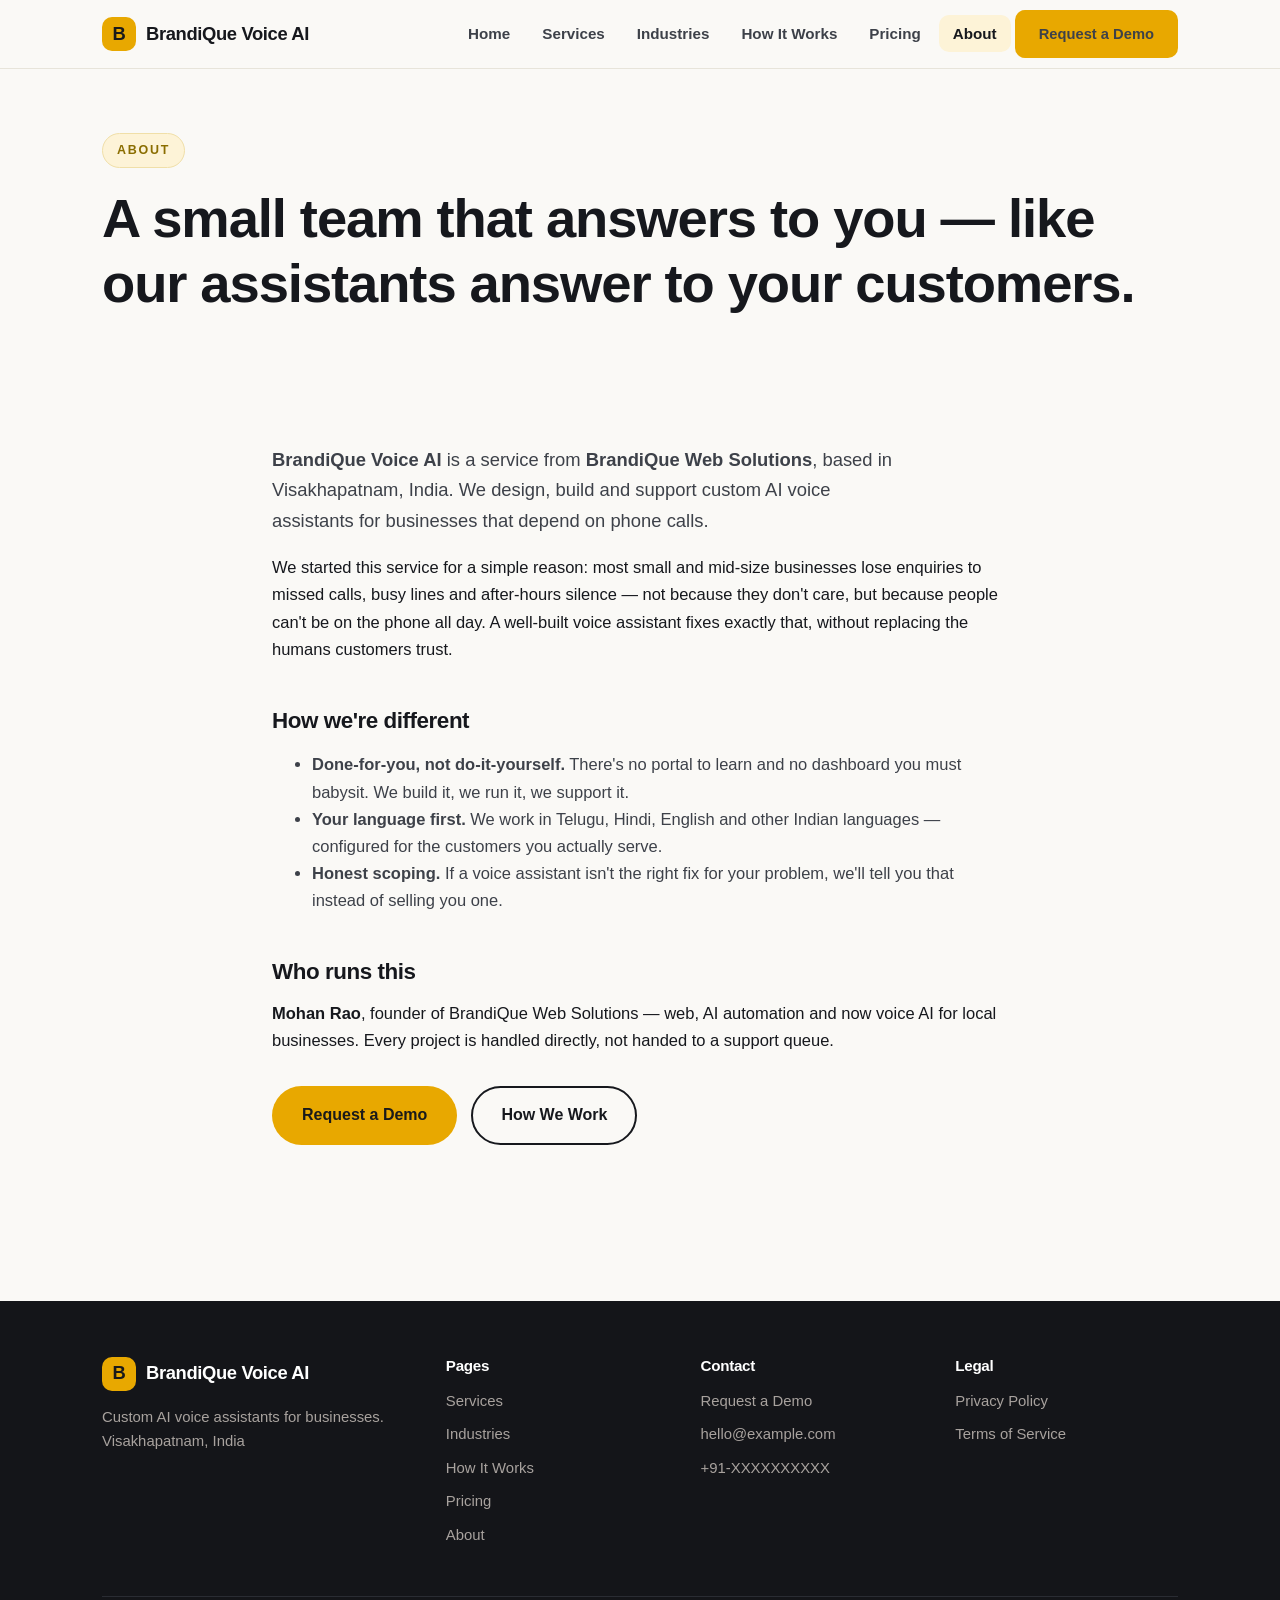
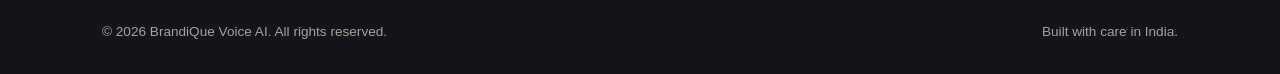
==== about.html @ a389e3e9 "Replace demo with BrandiQue Voice AI marketing site: 9 pages, original brand/copy/design, quote-base" ====
<!DOCTYPE html>
<html lang="en">
<head>
<meta charset="UTF-8" />
<meta name="viewport" content="width=device-width, initial-scale=1.0" />
<title>About — BrandiQue Voice AI</title>
<meta name="description" content="About BrandiQue Voice AI — a done-for-you AI voice assistant service for businesses, based in Visakhapatnam, India." />
<link rel="stylesheet" href="assets/css/styles.css" />
</head>
<body>
<a class="skip-link" href="#main">Skip to content</a>
<header class="site-header">
  <div class="wrap nav">
    <a class="brand" href="index.html"><span class="brand-mark" aria-hidden="true">B</span><span data-config="brandName">BrandiQue Voice AI</span></a>
    <button class="nav-toggle" aria-expanded="false" aria-controls="navLinks" aria-label="Open menu">☰</button>
    <ul class="nav-links" id="navLinks">
      <li><a href="index.html">Home</a></li>
      <li><a href="services.html">Services</a></li>
      <li><a href="industries.html">Industries</a></li>
      <li><a href="how-it-works.html">How It Works</a></li>
      <li><a href="pricing.html">Pricing</a></li>
      <li><a href="about.html" aria-current="page">About</a></li>
      <li><a href="contact.html" class="btn btn-primary" style="padding:10px 22px;font-size:.92rem">Request a Demo</a></li>
    </ul>
  </div>
</header>

<main id="main">
  <section class="hero" style="padding:64px 0 20px">
    <div class="wrap">
      <span class="kicker">About</span>
      <h1>A small team that answers to you — like our assistants answer to your customers.</h1>
    </div>
  </section>

  <section class="block">
    <div class="wrap legal">
      <p class="lead"><strong data-config="brandName">BrandiQue Voice AI</strong> is a service from <strong>BrandiQue Web Solutions</strong>, based in <span data-config="city">Visakhapatnam, India</span>. We design, build and support custom AI voice assistants for businesses that depend on phone calls.</p>
      <p>We started this service for a simple reason: most small and mid-size businesses lose enquiries to missed calls, busy lines and after-hours silence — not because they don't care, but because people can't be on the phone all day. A well-built voice assistant fixes exactly that, without replacing the humans customers trust.</p>
      <h2>How we're different</h2>
      <ul style="color:var(--ink-soft)">
        <li><strong>Done-for-you, not do-it-yourself.</strong> There's no portal to learn and no dashboard you must babysit. We build it, we run it, we support it.</li>
        <li><strong>Your language first.</strong> We work in Telugu, Hindi, English and other Indian languages — configured for the customers you actually serve.</li>
        <li><strong>Honest scoping.</strong> If a voice assistant isn't the right fix for your problem, we'll tell you that instead of selling you one.</li>
      </ul>
      <h2>Who runs this</h2>
      <!-- EDIT: replace with your own bio -->
      <p><strong>Mohan Rao</strong>, founder of BrandiQue Web Solutions — web, AI automation and now voice AI for local businesses. Every project is handled directly, not handed to a support queue.</p>
      <div class="btn-row" style="margin-top:32px">
        <a class="btn btn-primary" href="contact.html">Request a Demo</a>
        <a class="btn btn-outline" href="how-it-works.html">How We Work</a>
      </div>
    </div>
  </section>
</main>

<footer class="site">
  <div class="wrap">
    <div class="cols">
      <div>
        <a class="brand" href="index.html" style="margin-bottom:14px"><span class="brand-mark" aria-hidden="true">B</span><span data-config="brandName">BrandiQue Voice AI</span></a>
        <p style="margin-top:12px"><span data-config="tagline">Custom AI voice assistants for businesses</span>.<br><span data-config="city">Visakhapatnam, India</span></p>
      </div>
      <div><h4>Pages</h4><ul><li><a href="services.html">Services</a></li><li><a href="industries.html">Industries</a></li><li><a href="how-it-works.html">How It Works</a></li><li><a href="pricing.html">Pricing</a></li><li><a href="about.html">About</a></li></ul></div>
      <div><h4>Contact</h4><ul><li><a href="contact.html">Request a Demo</a></li><li><a data-config="email" href="mailto:">hello@example.com</a></li><li><a data-config="phoneDisplay" href="tel:">+91-XXXXXXXXXX</a></li></ul></div>
      <div><h4>Legal</h4><ul><li><a href="privacy.html">Privacy Policy</a></li><li><a href="terms.html">Terms of Service</a></li></ul></div>
    </div>
    <div class="bottom"><span>© <span data-year>2026</span> <span data-config="brandName">BrandiQue Voice AI</span>. All rights reserved.</span><span>Built with care in India.</span></div>
  </div>
</footer>
<script src="assets/js/config.js"></script>
<script src="assets/js/main.js"></script>
</body>
</html>
---- assets/css/styles.css ----
/* ============================================================
   BrandiQue Voice AI — design system
   EDIT: brand colors, fonts, spacing live here.
   ============================================================ */
:root {
  --bg: #faf9f6;
  --bg-soft: #f2f0ea;
  --card: #ffffff;
  --ink: #16181d;
  --ink-soft: #3d4149;
  --muted: #6b7280;
  --line: #e7e4da;
  --brand: #e8a800;          /* EDIT: primary brand color */
  --brand-ink: #1a1a1a;
  --brand-soft: #fdf3d7;
  --dark: #141519;          /* dark sections */
  --dark-ink: #f5f4f0;
  --dark-muted: #a8a29e;
  --ok: #15803d;
  --err: #b91c1c;
  --radius: 16px;
  --maxw: 1120px;
  --font: "Inter", -apple-system, BlinkMacSystemFont, "Segoe UI", Roboto, "Helvetica Neue", Arial, sans-serif;
}

*, *::before, *::after { box-sizing: border-box; }
html { scroll-behavior: smooth; }
body {
  margin: 0; font-family: var(--font); background: var(--bg); color: var(--ink);
  line-height: 1.65; font-size: 16.5px; -webkit-font-smoothing: antialiased;
}
h1, h2, h3, h4 { line-height: 1.2; letter-spacing: -0.02em; margin: 0 0 0.6em; color: var(--ink); }
h1 { font-size: clamp(2.1rem, 5vw, 3.4rem); font-weight: 800; }
h2 { font-size: clamp(1.6rem, 3.4vw, 2.3rem); font-weight: 750; }
h3 { font-size: 1.2rem; font-weight: 700; }
p { margin: 0 0 1em; }
a { color: inherit; }
img, svg { max-width: 100%; display: block; }

/* Skip link (a11y) */
.skip-link {
  position: absolute; left: -9999px; top: 0; background: var(--ink); color: #fff;
  padding: 10px 18px; z-index: 200; border-radius: 0 0 10px 0; text-decoration: none;
}
.skip-link:focus { left: 0; }

/* Visible focus for keyboard users */
:focus-visible { outline: 3px solid var(--brand); outline-offset: 2px; border-radius: 4px; }

.wrap { max-width: var(--maxw); margin: 0 auto; padding: 0 22px; }
section.block { padding: 76px 0; }
.kicker {
  display: inline-block; font-size: 0.78rem; font-weight: 700; letter-spacing: 0.14em;
  text-transform: uppercase; color: #8a6d00; background: var(--brand-soft);
  border: 1px solid #f0dfa8; padding: 6px 14px; border-radius: 999px; margin-bottom: 18px;
}
.lead { font-size: 1.15rem; color: var(--ink-soft); max-width: 640px; }
.center { text-align: center; }
.center .lead { margin-left: auto; margin-right: auto; }

/* ---------- Header / nav ---------- */
.site-header {
  position: sticky; top: 0; z-index: 100;
  background: rgba(250, 249, 246, 0.92); backdrop-filter: blur(10px);
  border-bottom: 1px solid var(--line);
}
.nav { display: flex; align-items: center; justify-content: space-between; height: 68px; }
.brand { font-weight: 800; font-size: 1.15rem; text-decoration: none; letter-spacing: -0.02em; display: flex; align-items: center; gap: 10px; }
.brand-mark {
  width: 34px; height: 34px; border-radius: 10px; background: var(--brand);
  display: inline-flex; align-items: center; justify-content: center; font-weight: 900; color: var(--brand-ink);
}
.nav-links { display: flex; gap: 4px; align-items: center; list-style: none; margin: 0; padding: 0; }
.nav-links a {
  text-decoration: none; color: var(--ink-soft); font-weight: 550; font-size: 0.95rem;
  padding: 10px 14px; border-radius: 10px;
}
.nav-links a:hover { background: var(--bg-soft); color: var(--ink); }
.nav-links a[aria-current="page"] { color: var(--ink); background: var(--brand-soft); }
.nav-toggle { display: none; background: none; border: 1px solid var(--line); border-radius: 10px; padding: 9px 12px; font-size: 1.2rem; cursor: pointer; }

/* ---------- Buttons ---------- */
.btn {
  display: inline-block; text-decoration: none; font-weight: 700; font-size: 1rem;
  padding: 14px 28px; border-radius: 999px; border: 2px solid transparent; cursor: pointer;
  transition: transform 0.15s ease, box-shadow 0.15s ease, background 0.15s ease;
}
.btn-primary { background: var(--brand); color: var(--brand-ink); }
.btn-primary:hover { transform: translateY(-2px); box-shadow: 0 10px 24px rgba(232, 168, 0, 0.35); }
.btn-outline { border-color: var(--ink); color: var(--ink); background: transparent; }
.btn-outline:hover { background: var(--ink); color: #fff; }
.btn-light { background: #fff; color: var(--ink); }
.btn-row { display: flex; gap: 14px; flex-wrap: wrap; margin-top: 28px; }
.center .btn-row { justify-content: center; }

/* ---------- Hero ---------- */
.hero { padding: 84px 0 64px; position: relative; overflow: hidden; }
.hero-grid { display: grid; grid-template-columns: 1.05fr 0.95fr; gap: 48px; align-items: center; }
.hero p.sub { font-size: 1.18rem; color: var(--ink-soft); max-width: 540px; }
.hero-art {
  background: var(--dark); border-radius: 24px; padding: 30px; color: var(--dark-ink);
  box-shadow: 0 24px 60px rgba(20, 21, 25, 0.18); position: relative;
}
.hero-art .art-label {
  font-size: 0.75rem; letter-spacing: 0.12em; text-transform: uppercase;
  color: var(--dark-muted); margin-bottom: 18px; display: flex; align-items: center; gap: 8px;
}
.hero-art .art-label::before { content: ""; width: 8px; height: 8px; border-radius: 50%; background: var(--brand); }

/* Sample conversation mock */
.convo { display: flex; flex-direction: column; gap: 10px; }
.bubble { max-width: 85%; padding: 11px 15px; border-radius: 16px; font-size: 0.93rem; line-height: 1.5; }
.bubble.ai { background: #26272e; align-self: flex-start; border-bottom-left-radius: 4px; }
.bubble.ai .who { display: block; font-size: 0.72rem; color: var(--brand); font-weight: 700; margin-bottom: 3px; letter-spacing: 0.06em; }
.bubble.human { background: var(--brand); color: var(--brand-ink); align-self: flex-end; border-bottom-right-radius: 4px; font-weight: 550; }
.bubble.human .who { display: block; font-size: 0.72rem; opacity: 0.7; font-weight: 700; margin-bottom: 3px; letter-spacing: 0.06em; }
.caption { font-size: 0.82rem; color: var(--muted); margin-top: 14px; font-style: italic; }

/* ---------- Cards / grids ---------- */
.grid-3 { display: grid; grid-template-columns: repeat(3, 1fr); gap: 20px; margin-top: 40px; }
.grid-2 { display: grid; grid-template-columns: repeat(2, 1fr); gap: 20px; margin-top: 40px; }
.card {
  background: var(--card); border: 1px solid var(--line); border-radius: var(--radius);
  padding: 30px 26px; transition: transform 0.18s ease, box-shadow 0.18s ease;
}
.card:hover { transform: translateY(-4px); box-shadow: 0 16px 36px rgba(22, 24, 29, 0.08); }
.card .icon {
  width: 48px; height: 48px; border-radius: 14px; background: var(--brand-soft);
  display: flex; align-items: center; justify-content: center; font-size: 1.5rem; margin-bottom: 18px;
}
.card h3 { margin-bottom: 0.4em; }
.card p { color: var(--ink-soft); font-size: 0.98rem; margin-bottom: 0; }
.card .tag { display: inline-block; font-size: 0.75rem; font-weight: 700; color: #8a6d00; margin-bottom: 10px; letter-spacing: 0.08em; text-transform: uppercase; }

/* ---------- Steps ---------- */
.steps { display: grid; grid-template-columns: repeat(3, 1fr); gap: 20px; margin-top: 40px; counter-reset: step; }
.step { background: var(--card); border: 1px solid var(--line); border-radius: var(--radius); padding: 30px 26px; position: relative; }
.step .num {
  width: 44px; height: 44px; border-radius: 50%; background: var(--ink); color: #fff;
  font-weight: 800; display: flex; align-items: center; justify-content: center; margin-bottom: 18px; font-size: 1.1rem;
}
.step h3 { margin-bottom: 0.4em; }
.step p { color: var(--ink-soft); font-size: 0.97rem; margin: 0; }

/* ---------- Dark CTA band ---------- */
.band-dark { background: var(--dark); color: var(--dark-ink); border-radius: 28px; padding: 64px 48px; }
.band-dark h2 { color: #fff; }
.band-dark p { color: var(--dark-muted); }
.band-dark .btn-outline { border-color: #fff; color: #fff; }
.band-dark .btn-outline:hover { background: #fff; color: var(--ink); }

/* ---------- Pricing ---------- */
.price-grid { display: grid; grid-template-columns: repeat(3, 1fr); gap: 20px; margin-top: 40px; align-items: stretch; }
.price-card {
  background: var(--card); border: 1px solid var(--line); border-radius: 20px; padding: 34px 30px;
  display: flex; flex-direction: column; position: relative;
}
.price-card.featured { border: 2px solid var(--brand); box-shadow: 0 18px 44px rgba(232, 168, 0, 0.14); }
.price-card .flag {
  position: absolute; top: -14px; left: 30px; background: var(--brand); color: var(--brand-ink);
  font-size: 0.75rem; font-weight: 800; padding: 5px 14px; border-radius: 999px; letter-spacing: 0.06em;
}
.price-card h3 { font-size: 1.25rem; }
.price-card .p { font-size: 2rem; font-weight: 800; letter-spacing: -0.02em; margin: 6px 0 2px; }
.price-card .p-note { color: var(--muted); font-size: 0.9rem; margin-bottom: 18px; }
.price-card ul { list-style: none; margin: 0 0 26px; padding: 0; flex: 1; }
.price-card li { padding: 8px 0; border-bottom: 1px solid var(--line); font-size: 0.95rem; color: var(--ink-soft); }
.price-card li::before { content: "✓ "; color: var(--ok); font-weight: 800; }
.fineprint { margin-top: 28px; font-size: 0.88rem; color: var(--muted); background: var(--bg-soft); border-radius: 12px; padding: 18px 22px; }

/* ---------- FAQ (native details = keyboard friendly) ---------- */
.faq { max-width: 760px; margin: 36px auto 0; }
.faq details { background: var(--card); border: 1px solid var(--line); border-radius: 14px; margin-bottom: 12px; padding: 0; }
.faq summary { cursor: pointer; font-weight: 650; padding: 18px 22px; list-style: none; display: flex; justify-content: space-between; align-items: center; gap: 12px; }
.faq summary::-webkit-details-marker { display: none; }
.faq summary::after { content: "+"; font-size: 1.4rem; color: var(--brand); font-weight: 400; flex-shrink: 0; }
.faq details[open] summary::after { content: "–"; }
.faq .a { padding: 0 22px 20px; color: var(--ink-soft); font-size: 0.98rem; }

/* ---------- Forms ---------- */
.form-card { background: var(--card); border: 1px solid var(--line); border-radius: 20px; padding: 40px; max-width: 640px; margin: 36px auto 0; }
.form-grid { display: grid; grid-template-columns: 1fr 1fr; gap: 18px; }
.field { display: flex; flex-direction: column; }
.field.full { grid-column: 1 / -1; }
.field label { font-weight: 650; font-size: 0.93rem; margin-bottom: 7px; }
.field label .req { color: var(--err); }
.field input, .field select, .field textarea {
  font: inherit; padding: 12px 14px; border: 1.5px solid var(--line); border-radius: 10px; background: #fff; color: var(--ink);
}
.field input:focus, .field select:focus, .field textarea:focus { outline: none; border-color: var(--brand); box-shadow: 0 0 0 3px rgba(232, 168, 0, 0.2); }
.field .err-msg { display: none; color: var(--err); font-size: 0.85rem; margin-top: 5px; }
.field.invalid input, .field.invalid select, .field.invalid textarea { border-color: var(--err); }
.field.invalid .err-msg { display: block; }
.consent { display: flex; gap: 12px; align-items: flex-start; margin: 20px 0; font-size: 0.93rem; color: var(--ink-soft); }
.consent input { width: 20px; height: 20px; margin-top: 2px; accent-color: var(--brand); flex-shrink: 0; }
.form-note { font-size: 0.88rem; color: var(--muted); background: var(--bg-soft); border-radius: 10px; padding: 14px 18px; margin-bottom: 22px; }
.form-success { display: none; text-align: center; padding: 30px 10px; }
.form-success.show { display: block; }
.form-success .tick { width: 64px; height: 64px; border-radius: 50%; background: #dcfce7; color: var(--ok); font-size: 2rem; display: flex; align-items: center; justify-content: center; margin: 0 auto 18px; }

/* ---------- Contact cards ---------- */
.contact-cards { display: grid; grid-template-columns: repeat(3, 1fr); gap: 20px; margin-top: 40px; }
.contact-cards .card { text-align: center; }
.contact-cards .card a.big { font-weight: 750; font-size: 1.05rem; color: var(--ink); text-decoration: none; border-bottom: 2px solid var(--brand); }

/* ---------- Legal ---------- */
.legal { max-width: 780px; margin: 0 auto; }
.legal h2 { margin-top: 2em; font-size: 1.4rem; }
.legal .edit-note { background: var(--brand-soft); border: 1px dashed #d9b93c; border-radius: 10px; padding: 14px 18px; font-size: 0.88rem; color: #6b5300; margin-bottom: 28px; }

/* ---------- Footer ---------- */
footer.site { background: var(--dark); color: var(--dark-muted); margin-top: 80px; padding: 56px 0 30px; font-size: 0.93rem; }
footer.site .cols { display: grid; grid-template-columns: 1.4fr 1fr 1fr 1fr; gap: 32px; margin-bottom: 40px; }
footer.site h4 { color: #fff; font-size: 0.95rem; margin-bottom: 14px; }
footer.site ul { list-style: none; margin: 0; padding: 0; }
footer.site li { margin-bottom: 9px; }
footer.site a { color: var(--dark-muted); text-decoration: none; }
footer.site a:hover { color: #fff; }
footer.site .brand { color: #fff; }
footer.site .bottom { border-top: 1px solid #2a2c33; padding-top: 24px; display: flex; justify-content: space-between; flex-wrap: wrap; gap: 12px; font-size: 0.85rem; }

/* ---------- Reveal on scroll (subtle; disabled with reduced motion) ---------- */
.reveal { opacity: 0; transform: translateY(22px); transition: opacity 0.6s ease, transform 0.6s ease; }
.reveal.in { opacity: 1; transform: none; }

/* ---------- Responsive ---------- */
@media (max-width: 920px) {
  .hero-grid { grid-template-columns: 1fr; }
  .grid-3, .steps, .price-grid, .contact-cards { grid-template-columns: 1fr 1fr; }
  footer.site .cols { grid-template-columns: 1fr 1fr; }
}
@media (max-width: 640px) {
  section.block { padding: 56px 0; }
  .grid-3, .grid-2, .steps, .price-grid, .contact-cards, .form-grid { grid-template-columns: 1fr; }
  .nav-links {
    display: none; position: absolute; top: 68px; left: 0; right: 0; flex-direction: column;
    background: var(--bg); border-bottom: 1px solid var(--line); padding: 12px 22px 20px; align-items: stretch;
  }
  .nav-links.open { display: flex; }
  .nav-toggle { display: block; }
  .band-dark { padding: 44px 28px; }
  .form-card { padding: 28px 22px; }
  footer.site .cols { grid-template-columns: 1fr; }
}

@media (prefers-reduced-motion: reduce) {
  html { scroll-behavior: auto; }
  *, *::before, *::after { animation-duration: 0.01ms !important; transition-duration: 0.01ms !important; }
  .reveal { opacity: 1; transform: none; }
}
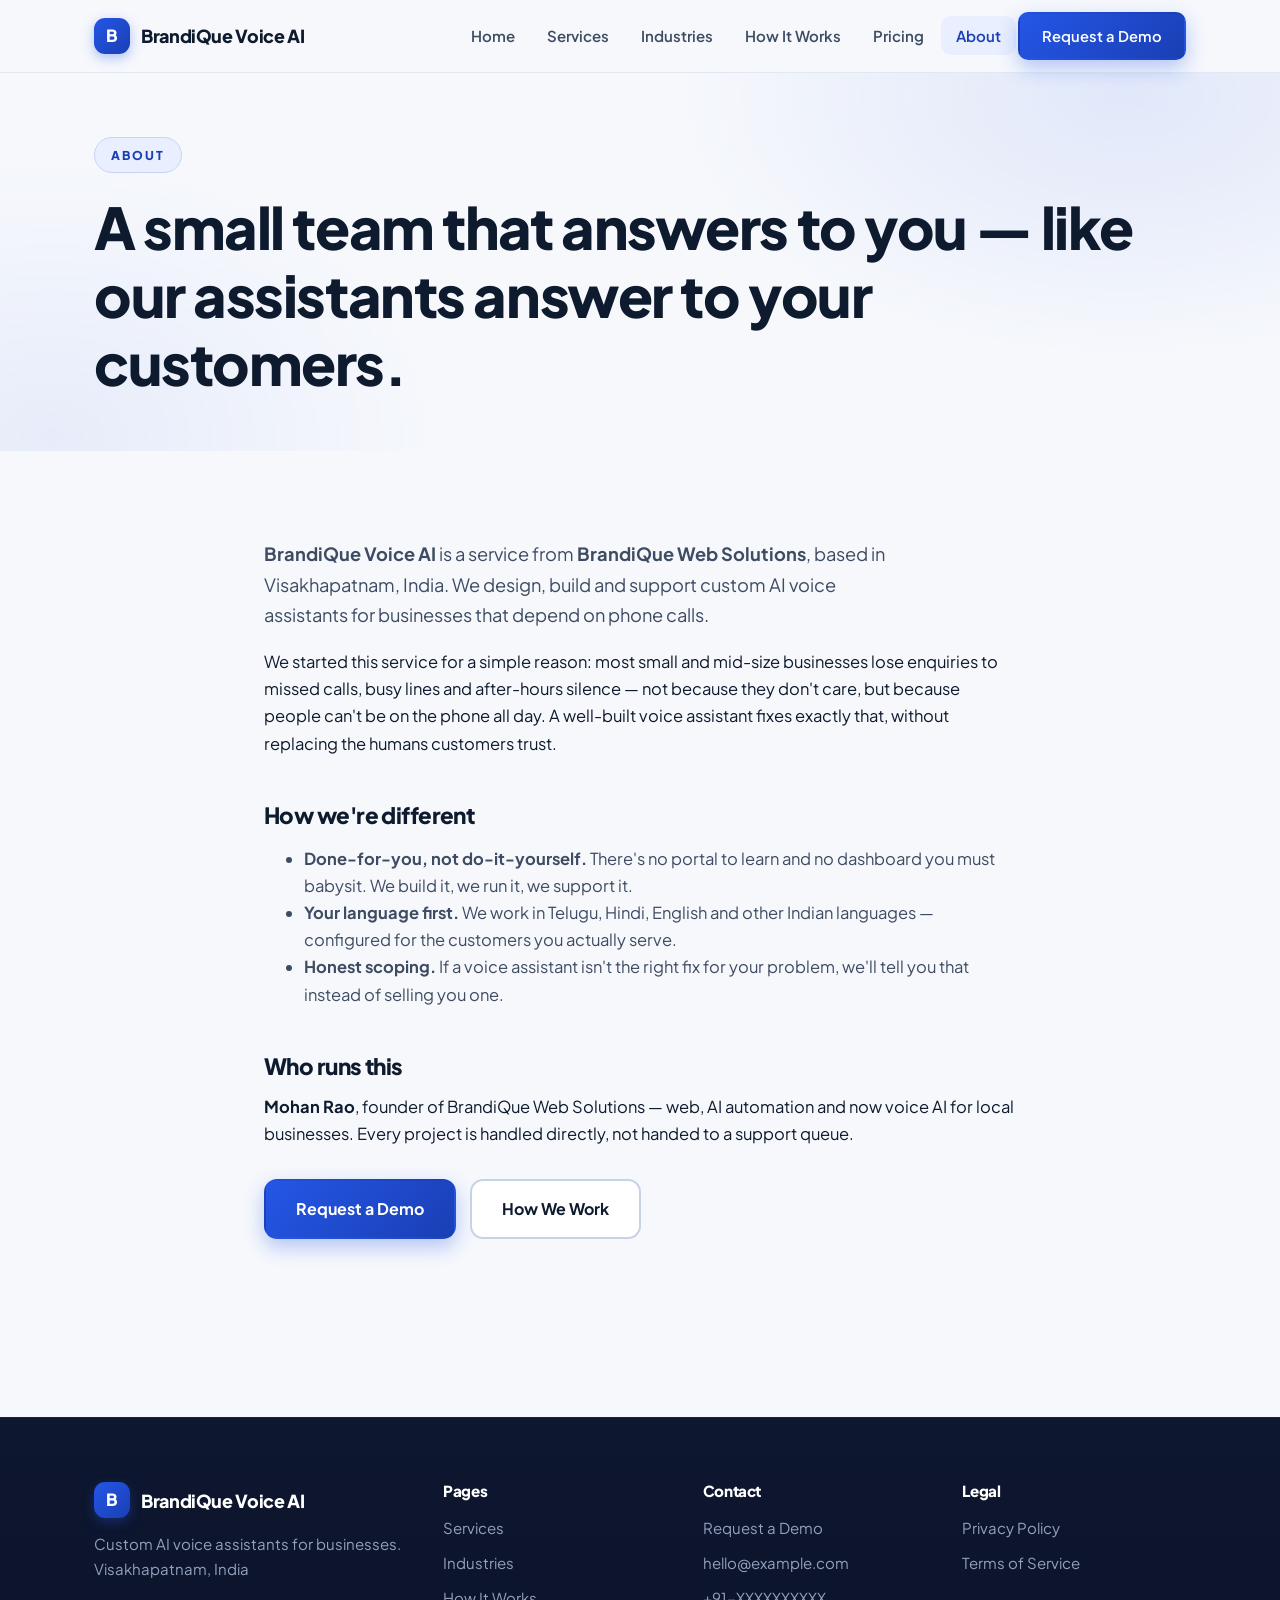
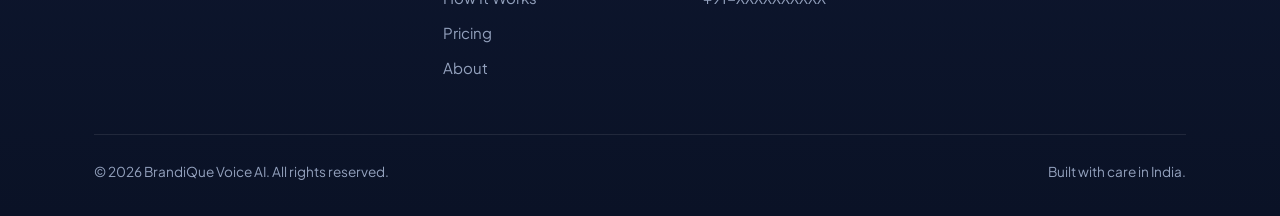
==== commit 93b2576c: "Complete professional redesign: navy + royal blue theme, Plus Jakarta Sans, modern SaaS UI, gradient" ====
--- a/about.html
+++ b/about.html
@@ -5,6 +5,9 @@
 <meta name="viewport" content="width=device-width, initial-scale=1.0" />
 <title>About — BrandiQue Voice AI</title>
 <meta name="description" content="About BrandiQue Voice AI — a done-for-you AI voice assistant service for businesses, based in Visakhapatnam, India." />
+<link rel="preconnect" href="https://fonts.googleapis.com" />
+<link rel="preconnect" href="https://fonts.gstatic.com" crossorigin />
+<link href="https://fonts.googleapis.com/css2?family=Plus+Jakarta+Sans:wght@400;500;600;700;800&display=swap" rel="stylesheet" />
 <link rel="stylesheet" href="assets/css/styles.css" />
 </head>
 <body>
--- a/assets/css/styles.css
+++ b/assets/css/styles.css
@@ -1,26 +1,33 @@
 /* ============================================================
-   BrandiQue Voice AI — design system
+   BrandiQue Voice AI — professional design system
+   Theme: Deep navy + royal blue (B2B SaaS)
    EDIT: brand colors, fonts, spacing live here.
    ============================================================ */
 :root {
-  --bg: #faf9f6;
-  --bg-soft: #f2f0ea;
+  --bg: #f6f8fc;
+  --bg-soft: #edf1f8;
   --card: #ffffff;
-  --ink: #16181d;
-  --ink-soft: #3d4149;
-  --muted: #6b7280;
-  --line: #e7e4da;
-  --brand: #e8a800;          /* EDIT: primary brand color */
-  --brand-ink: #1a1a1a;
-  --brand-soft: #fdf3d7;
-  --dark: #141519;          /* dark sections */
-  --dark-ink: #f5f4f0;
-  --dark-muted: #a8a29e;
+  --ink: #0e1a2e;
+  --ink-soft: #3e4c63;
+  --muted: #64748b;
+  --line: #e2e8f2;
+  --brand: #2456e6;            /* EDIT: primary brand color */
+  --brand-deep: #1a3fb4;
+  --brand-ink: #ffffff;
+  --brand-soft: #e9effe;
+  --brand-line: #c4d3f8;
+  --dark: #0a1226;            /* dark sections */
+  --dark-2: #0e1730;
+  --dark-ink: #f2f5fb;
+  --dark-muted: #93a1bd;
   --ok: #15803d;
   --err: #b91c1c;
-  --radius: 16px;
-  --maxw: 1120px;
-  --font: "Inter", -apple-system, BlinkMacSystemFont, "Segoe UI", Roboto, "Helvetica Neue", Arial, sans-serif;
+  --radius: 18px;
+  --maxw: 1140px;
+  --font: "Plus Jakarta Sans", -apple-system, BlinkMacSystemFont, "Segoe UI", Roboto, "Helvetica Neue", Arial, sans-serif;
+  --shadow-sm: 0 1px 2px rgba(14, 26, 46, 0.06);
+  --shadow-md: 0 10px 30px rgba(14, 26, 46, 0.10);
+  --shadow-lg: 0 24px 60px rgba(14, 26, 46, 0.16);
 }
 
 *, *::before, *::after { box-sizing: border-box; }
@@ -29,10 +36,10 @@
   margin: 0; font-family: var(--font); background: var(--bg); color: var(--ink);
   line-height: 1.65; font-size: 16.5px; -webkit-font-smoothing: antialiased;
 }
-h1, h2, h3, h4 { line-height: 1.2; letter-spacing: -0.02em; margin: 0 0 0.6em; color: var(--ink); }
-h1 { font-size: clamp(2.1rem, 5vw, 3.4rem); font-weight: 800; }
-h2 { font-size: clamp(1.6rem, 3.4vw, 2.3rem); font-weight: 750; }
-h3 { font-size: 1.2rem; font-weight: 700; }
+h1, h2, h3, h4 { line-height: 1.18; letter-spacing: -0.025em; margin: 0 0 0.6em; color: var(--ink); font-weight: 800; }
+h1 { font-size: clamp(2.2rem, 5vw, 3.6rem); }
+h2 { font-size: clamp(1.65rem, 3.4vw, 2.4rem); }
+h3 { font-size: 1.18rem; font-weight: 700; }
 p { margin: 0 0 1em; }
 a { color: inherit; }
 img, svg { max-width: 100%; display: block; }
@@ -45,183 +52,303 @@
 .skip-link:focus { left: 0; }
 
 /* Visible focus for keyboard users */
-:focus-visible { outline: 3px solid var(--brand); outline-offset: 2px; border-radius: 4px; }
-
-.wrap { max-width: var(--maxw); margin: 0 auto; padding: 0 22px; }
-section.block { padding: 76px 0; }
+:focus-visible { outline: 3px solid var(--brand); outline-offset: 2px; border-radius: 6px; }
+
+.wrap { max-width: var(--maxw); margin: 0 auto; padding: 0 24px; }
+section.block { padding: 88px 0; }
 .kicker {
-  display: inline-block; font-size: 0.78rem; font-weight: 700; letter-spacing: 0.14em;
-  text-transform: uppercase; color: #8a6d00; background: var(--brand-soft);
-  border: 1px solid #f0dfa8; padding: 6px 14px; border-radius: 999px; margin-bottom: 18px;
-}
-.lead { font-size: 1.15rem; color: var(--ink-soft); max-width: 640px; }
+  display: inline-block; font-size: 0.76rem; font-weight: 800; letter-spacing: 0.16em;
+  text-transform: uppercase; color: var(--brand-deep); background: var(--brand-soft);
+  border: 1px solid var(--brand-line); padding: 7px 16px; border-radius: 999px; margin-bottom: 20px;
+}
+.lead { font-size: 1.14rem; color: var(--ink-soft); max-width: 640px; }
 .center { text-align: center; }
 .center .lead { margin-left: auto; margin-right: auto; }
 
 /* ---------- Header / nav ---------- */
 .site-header {
   position: sticky; top: 0; z-index: 100;
-  background: rgba(250, 249, 246, 0.92); backdrop-filter: blur(10px);
+  background: rgba(246, 248, 252, 0.88); backdrop-filter: blur(12px);
   border-bottom: 1px solid var(--line);
 }
-.nav { display: flex; align-items: center; justify-content: space-between; height: 68px; }
-.brand { font-weight: 800; font-size: 1.15rem; text-decoration: none; letter-spacing: -0.02em; display: flex; align-items: center; gap: 10px; }
+.nav { display: flex; align-items: center; justify-content: space-between; height: 72px; }
+.brand { font-weight: 800; font-size: 1.12rem; text-decoration: none; letter-spacing: -0.02em; display: flex; align-items: center; gap: 11px; }
 .brand-mark {
-  width: 34px; height: 34px; border-radius: 10px; background: var(--brand);
-  display: inline-flex; align-items: center; justify-content: center; font-weight: 900; color: var(--brand-ink);
-}
-.nav-links { display: flex; gap: 4px; align-items: center; list-style: none; margin: 0; padding: 0; }
+  width: 36px; height: 36px; border-radius: 11px;
+  background: linear-gradient(135deg, var(--brand), var(--brand-deep));
+  display: inline-flex; align-items: center; justify-content: center;
+  font-weight: 800; color: #fff; font-size: 1.05rem;
+  box-shadow: 0 4px 12px rgba(36, 86, 230, 0.35);
+}
+.nav-links { display: flex; gap: 2px; align-items: center; list-style: none; margin: 0; padding: 0; }
 .nav-links a {
-  text-decoration: none; color: var(--ink-soft); font-weight: 550; font-size: 0.95rem;
-  padding: 10px 14px; border-radius: 10px;
+  text-decoration: none; color: var(--ink-soft); font-weight: 600; font-size: 0.94rem;
+  padding: 10px 15px; border-radius: 10px; transition: background 0.15s ease, color 0.15s ease;
 }
 .nav-links a:hover { background: var(--bg-soft); color: var(--ink); }
-.nav-links a[aria-current="page"] { color: var(--ink); background: var(--brand-soft); }
-.nav-toggle { display: none; background: none; border: 1px solid var(--line); border-radius: 10px; padding: 9px 12px; font-size: 1.2rem; cursor: pointer; }
+.nav-links a[aria-current="page"] { color: var(--brand-deep); background: var(--brand-soft); }
+.nav-links a.btn-primary { color: #fff; }
+.nav-links a.btn-primary:hover { color: #fff; background: linear-gradient(135deg, var(--brand), var(--brand-deep)); }
+.nav-toggle { display: none; background: var(--card); border: 1px solid var(--line); border-radius: 10px; padding: 9px 13px; font-size: 1.2rem; cursor: pointer; color: var(--ink); }
 
 /* ---------- Buttons ---------- */
 .btn {
   display: inline-block; text-decoration: none; font-weight: 700; font-size: 1rem;
-  padding: 14px 28px; border-radius: 999px; border: 2px solid transparent; cursor: pointer;
+  padding: 15px 30px; border-radius: 13px; border: 2px solid transparent; cursor: pointer;
   transition: transform 0.15s ease, box-shadow 0.15s ease, background 0.15s ease;
-}
-.btn-primary { background: var(--brand); color: var(--brand-ink); }
-.btn-primary:hover { transform: translateY(-2px); box-shadow: 0 10px 24px rgba(232, 168, 0, 0.35); }
-.btn-outline { border-color: var(--ink); color: var(--ink); background: transparent; }
-.btn-outline:hover { background: var(--ink); color: #fff; }
+  font-family: var(--font);
+}
+.btn-primary {
+  background: linear-gradient(135deg, var(--brand), var(--brand-deep)); color: #fff;
+  box-shadow: 0 8px 20px rgba(36, 86, 230, 0.32);
+}
+.btn-primary:hover { transform: translateY(-2px); box-shadow: 0 14px 30px rgba(36, 86, 230, 0.42); }
+.btn-outline { border-color: #c6d2e6; color: var(--ink); background: var(--card); }
+.btn-outline:hover { border-color: var(--brand); color: var(--brand-deep); transform: translateY(-2px); box-shadow: var(--shadow-md); }
 .btn-light { background: #fff; color: var(--ink); }
-.btn-row { display: flex; gap: 14px; flex-wrap: wrap; margin-top: 28px; }
+.btn-row { display: flex; gap: 14px; flex-wrap: wrap; margin-top: 30px; }
 .center .btn-row { justify-content: center; }
 
 /* ---------- Hero ---------- */
-.hero { padding: 84px 0 64px; position: relative; overflow: hidden; }
-.hero-grid { display: grid; grid-template-columns: 1.05fr 0.95fr; gap: 48px; align-items: center; }
+.hero {
+  padding: 96px 0 72px; position: relative; overflow: hidden;
+  background:
+    radial-gradient(720px 420px at 88% 6%, rgba(36, 86, 230, 0.10), transparent 62%),
+    radial-gradient(640px 460px at 4% 96%, rgba(36, 86, 230, 0.07), transparent 60%),
+    var(--bg);
+}
+.hero-grid { display: grid; grid-template-columns: 1.04fr 0.96fr; gap: 56px; align-items: center; }
 .hero p.sub { font-size: 1.18rem; color: var(--ink-soft); max-width: 540px; }
 .hero-art {
-  background: var(--dark); border-radius: 24px; padding: 30px; color: var(--dark-ink);
-  box-shadow: 0 24px 60px rgba(20, 21, 25, 0.18); position: relative;
+  background: linear-gradient(160deg, var(--dark-2), var(--dark));
+  border-radius: 24px; padding: 32px; color: var(--dark-ink);
+  box-shadow: var(--shadow-lg); position: relative;
+  border: 1px solid rgba(255, 255, 255, 0.08);
 }
 .hero-art .art-label {
-  font-size: 0.75rem; letter-spacing: 0.12em; text-transform: uppercase;
-  color: var(--dark-muted); margin-bottom: 18px; display: flex; align-items: center; gap: 8px;
-}
-.hero-art .art-label::before { content: ""; width: 8px; height: 8px; border-radius: 50%; background: var(--brand); }
+  font-size: 0.74rem; letter-spacing: 0.14em; text-transform: uppercase;
+  color: var(--dark-muted); margin-bottom: 20px; display: flex; align-items: center; gap: 9px;
+  font-weight: 700;
+}
+.hero-art .art-label::before { content: ""; width: 8px; height: 8px; border-radius: 50%; background: #5b8cff; box-shadow: 0 0 10px #5b8cff; }
 
 /* Sample conversation mock */
 .convo { display: flex; flex-direction: column; gap: 10px; }
-.bubble { max-width: 85%; padding: 11px 15px; border-radius: 16px; font-size: 0.93rem; line-height: 1.5; }
-.bubble.ai { background: #26272e; align-self: flex-start; border-bottom-left-radius: 4px; }
-.bubble.ai .who { display: block; font-size: 0.72rem; color: var(--brand); font-weight: 700; margin-bottom: 3px; letter-spacing: 0.06em; }
-.bubble.human { background: var(--brand); color: var(--brand-ink); align-self: flex-end; border-bottom-right-radius: 4px; font-weight: 550; }
-.bubble.human .who { display: block; font-size: 0.72rem; opacity: 0.7; font-weight: 700; margin-bottom: 3px; letter-spacing: 0.06em; }
-.caption { font-size: 0.82rem; color: var(--muted); margin-top: 14px; font-style: italic; }
+.bubble { max-width: 86%; padding: 12px 16px; border-radius: 16px; font-size: 0.93rem; line-height: 1.55; }
+.bubble.ai { background: rgba(255, 255, 255, 0.07); border: 1px solid rgba(255, 255, 255, 0.09); align-self: flex-start; border-bottom-left-radius: 5px; }
+.bubble.ai .who { display: block; font-size: 0.7rem; color: #8fb0ff; font-weight: 800; margin-bottom: 4px; letter-spacing: 0.08em; }
+.bubble.human { background: linear-gradient(135deg, var(--brand), var(--brand-deep)); color: #fff; align-self: flex-end; border-bottom-right-radius: 5px; font-weight: 500; }
+.bubble.human .who { display: block; font-size: 0.7rem; opacity: 0.75; font-weight: 800; margin-bottom: 4px; letter-spacing: 0.08em; }
+.caption { font-size: 0.83rem; color: var(--muted); margin-top: 14px; font-style: italic; }
 
 /* ---------- Cards / grids ---------- */
-.grid-3 { display: grid; grid-template-columns: repeat(3, 1fr); gap: 20px; margin-top: 40px; }
-.grid-2 { display: grid; grid-template-columns: repeat(2, 1fr); gap: 20px; margin-top: 40px; }
+.grid-3 { display: grid; grid-template-columns: repeat(3, 1fr); gap: 22px; margin-top: 44px; }
+.grid-2 { display: grid; grid-template-columns: repeat(2, 1fr); gap: 22px; margin-top: 44px; }
 .card {
   background: var(--card); border: 1px solid var(--line); border-radius: var(--radius);
-  padding: 30px 26px; transition: transform 0.18s ease, box-shadow 0.18s ease;
-}
-.card:hover { transform: translateY(-4px); box-shadow: 0 16px 36px rgba(22, 24, 29, 0.08); }
+  padding: 32px 28px; transition: transform 0.2s ease, box-shadow 0.2s ease, border-color 0.2s ease;
+  box-shadow: var(--shadow-sm);
+}
+.card:hover { transform: translateY(-5px); box-shadow: var(--shadow-md); border-color: var(--brand-line); }
 .card .icon {
-  width: 48px; height: 48px; border-radius: 14px; background: var(--brand-soft);
-  display: flex; align-items: center; justify-content: center; font-size: 1.5rem; margin-bottom: 18px;
-}
-.card h3 { margin-bottom: 0.4em; }
+  width: 52px; height: 52px; border-radius: 15px;
+  background: linear-gradient(135deg, var(--brand-soft), #dbe6fd);
+  border: 1px solid var(--brand-line);
+  display: flex; align-items: center; justify-content: center; font-size: 1.55rem; margin-bottom: 20px;
+}
+.card h3 { margin-bottom: 0.45em; }
 .card p { color: var(--ink-soft); font-size: 0.98rem; margin-bottom: 0; }
-.card .tag { display: inline-block; font-size: 0.75rem; font-weight: 700; color: #8a6d00; margin-bottom: 10px; letter-spacing: 0.08em; text-transform: uppercase; }
+.card .tag { display: inline-block; font-size: 0.74rem; font-weight: 800; color: var(--brand-deep); margin-bottom: 12px; letter-spacing: 0.1em; text-transform: uppercase; }
 
 /* ---------- Steps ---------- */
-.steps { display: grid; grid-template-columns: repeat(3, 1fr); gap: 20px; margin-top: 40px; counter-reset: step; }
-.step { background: var(--card); border: 1px solid var(--line); border-radius: var(--radius); padding: 30px 26px; position: relative; }
+.steps { display: grid; grid-template-columns: repeat(3, 1fr); gap: 22px; margin-top: 44px; }
+.step { background: var(--card); border: 1px solid var(--line); border-radius: var(--radius); padding: 32px 28px; position: relative; box-shadow: var(--shadow-sm); transition: transform 0.2s ease, box-shadow 0.2s ease; }
+.step:hover { transform: translateY(-5px); box-shadow: var(--shadow-md); }
 .step .num {
-  width: 44px; height: 44px; border-radius: 50%; background: var(--ink); color: #fff;
-  font-weight: 800; display: flex; align-items: center; justify-content: center; margin-bottom: 18px; font-size: 1.1rem;
-}
-.step h3 { margin-bottom: 0.4em; }
+  width: 46px; height: 46px; border-radius: 14px;
+  background: linear-gradient(135deg, var(--brand), var(--brand-deep)); color: #fff;
+  font-weight: 800; display: flex; align-items: center; justify-content: center; margin-bottom: 20px; font-size: 1.15rem;
+  box-shadow: 0 6px 16px rgba(36, 86, 230, 0.35);
+}
+.step h3 { margin-bottom: 0.45em; }
 .step p { color: var(--ink-soft); font-size: 0.97rem; margin: 0; }
 
 /* ---------- Dark CTA band ---------- */
-.band-dark { background: var(--dark); color: var(--dark-ink); border-radius: 28px; padding: 64px 48px; }
+.band-dark {
+  background:
+    radial-gradient(600px 300px at 80% 0%, rgba(91, 140, 255, 0.16), transparent 60%),
+    linear-gradient(160deg, var(--dark-2), var(--dark));
+  color: var(--dark-ink); border-radius: 28px; padding: 72px 52px;
+  border: 1px solid rgba(255, 255, 255, 0.09);
+  box-shadow: var(--shadow-lg);
+}
 .band-dark h2 { color: #fff; }
 .band-dark p { color: var(--dark-muted); }
-.band-dark .btn-outline { border-color: #fff; color: #fff; }
-.band-dark .btn-outline:hover { background: #fff; color: var(--ink); }
+.band-dark .btn-outline { border-color: rgba(255, 255, 255, 0.35); color: #fff; background: transparent; }
+.band-dark .btn-outline:hover { background: #fff; color: var(--ink); border-color: #fff; transform: translateY(-2px); }
 
 /* ---------- Pricing ---------- */
-.price-grid { display: grid; grid-template-columns: repeat(3, 1fr); gap: 20px; margin-top: 40px; align-items: stretch; }
+.price-grid { display: grid; grid-template-columns: repeat(3, 1fr); gap: 22px; margin-top: 44px; align-items: stretch; }
 .price-card {
-  background: var(--card); border: 1px solid var(--line); border-radius: 20px; padding: 34px 30px;
-  display: flex; flex-direction: column; position: relative;
-}
-.price-card.featured { border: 2px solid var(--brand); box-shadow: 0 18px 44px rgba(232, 168, 0, 0.14); }
+  background: var(--card); border: 1px solid var(--line); border-radius: 22px; padding: 36px 32px;
+  display: flex; flex-direction: column; position: relative; box-shadow: var(--shadow-sm);
+  transition: transform 0.2s ease, box-shadow 0.2s ease;
+}
+.price-card:hover { transform: translateY(-5px); box-shadow: var(--shadow-md); }
+.price-card.featured {
+  border: 2px solid var(--brand);
+  box-shadow: 0 20px 50px rgba(36, 86, 230, 0.18);
+}
 .price-card .flag {
-  position: absolute; top: -14px; left: 30px; background: var(--brand); color: var(--brand-ink);
-  font-size: 0.75rem; font-weight: 800; padding: 5px 14px; border-radius: 999px; letter-spacing: 0.06em;
+  position: absolute; top: -15px; left: 32px;
+  background: linear-gradient(135deg, var(--brand), var(--brand-deep)); color: #fff;
+  font-size: 0.74rem; font-weight: 800; padding: 6px 16px; border-radius: 999px; letter-spacing: 0.07em;
+  box-shadow: 0 6px 16px rgba(36, 86, 230, 0.4);
 }
 .price-card h3 { font-size: 1.25rem; }
-.price-card .p { font-size: 2rem; font-weight: 800; letter-spacing: -0.02em; margin: 6px 0 2px; }
-.price-card .p-note { color: var(--muted); font-size: 0.9rem; margin-bottom: 18px; }
-.price-card ul { list-style: none; margin: 0 0 26px; padding: 0; flex: 1; }
-.price-card li { padding: 8px 0; border-bottom: 1px solid var(--line); font-size: 0.95rem; color: var(--ink-soft); }
-.price-card li::before { content: "✓ "; color: var(--ok); font-weight: 800; }
-.fineprint { margin-top: 28px; font-size: 0.88rem; color: var(--muted); background: var(--bg-soft); border-radius: 12px; padding: 18px 22px; }
-
-/* ---------- FAQ (native details = keyboard friendly) ---------- */
-.faq { max-width: 760px; margin: 36px auto 0; }
-.faq details { background: var(--card); border: 1px solid var(--line); border-radius: 14px; margin-bottom: 12px; padding: 0; }
-.faq summary { cursor: pointer; font-weight: 650; padding: 18px 22px; list-style: none; display: flex; justify-content: space-between; align-items: center; gap: 12px; }
+.price-card .p { font-size: 2.1rem; font-weight: 800; letter-spacing: -0.03em; margin: 8px 0 4px; }
+.price-card .p-note { color: var(--muted); font-size: 0.9rem; margin-bottom: 20px; }
+.price-card ul { list-style: none; margin: 0 0 28px; padding: 0; flex: 1; }
+.price-card li { padding: 9px 0; border-bottom: 1px solid var(--line); font-size: 0.95rem; color: var(--ink-soft); }
+.price-card li::before { content: "✓ "; color: var(--brand); font-weight: 800; }
+.fineprint { margin-top: 30px; font-size: 0.9rem; color: var(--ink-soft); background: var(--brand-soft); border: 1px solid var(--brand-line); border-radius: 14px; padding: 20px 24px; }
+
+/* ---------- FAQ ---------- */
+.faq { max-width: 780px; margin: 40px auto 0; }
+.faq details { background: var(--card); border: 1px solid var(--line); border-radius: 15px; margin-bottom: 12px; padding: 0; box-shadow: var(--shadow-sm); transition: border-color 0.15s ease; }
+.faq details[open] { border-color: var(--brand-line); }
+.faq summary { cursor: pointer; font-weight: 700; padding: 20px 24px; list-style: none; display: flex; justify-content: space-between; align-items: center; gap: 12px; font-size: 1.02rem; }
 .faq summary::-webkit-details-marker { display: none; }
-.faq summary::after { content: "+"; font-size: 1.4rem; color: var(--brand); font-weight: 400; flex-shrink: 0; }
+.faq summary::after {
+  content: "+"; font-size: 1.5rem; color: var(--brand); font-weight: 400; flex-shrink: 0;
+  width: 32px; height: 32px; border-radius: 50%; background: var(--brand-soft);
+  display: flex; align-items: center; justify-content: center; line-height: 1;
+}
 .faq details[open] summary::after { content: "–"; }
-.faq .a { padding: 0 22px 20px; color: var(--ink-soft); font-size: 0.98rem; }
+.faq .a { padding: 0 24px 22px; color: var(--ink-soft); font-size: 0.99rem; }
 
 /* ---------- Forms ---------- */
-.form-card { background: var(--card); border: 1px solid var(--line); border-radius: 20px; padding: 40px; max-width: 640px; margin: 36px auto 0; }
-.form-grid { display: grid; grid-template-columns: 1fr 1fr; gap: 18px; }
+.form-card { background: var(--card); border: 1px solid var(--line); border-radius: 22px; padding: 44px; max-width: 660px; margin: 40px auto 0; box-shadow: var(--shadow-md); }
+.form-grid { display: grid; grid-template-columns: 1fr 1fr; gap: 20px; }
 .field { display: flex; flex-direction: column; }
 .field.full { grid-column: 1 / -1; }
-.field label { font-weight: 650; font-size: 0.93rem; margin-bottom: 7px; }
+.field label { font-weight: 700; font-size: 0.93rem; margin-bottom: 8px; }
 .field label .req { color: var(--err); }
 .field input, .field select, .field textarea {
-  font: inherit; padding: 12px 14px; border: 1.5px solid var(--line); border-radius: 10px; background: #fff; color: var(--ink);
-}
-.field input:focus, .field select:focus, .field textarea:focus { outline: none; border-color: var(--brand); box-shadow: 0 0 0 3px rgba(232, 168, 0, 0.2); }
-.field .err-msg { display: none; color: var(--err); font-size: 0.85rem; margin-top: 5px; }
+  font: inherit; padding: 13px 15px; border: 1.5px solid var(--line); border-radius: 11px; background: #fff; color: var(--ink);
+  transition: border-color 0.15s ease, box-shadow 0.15s ease;
+}
+.field input:focus, .field select:focus, .field textarea:focus { outline: none; border-color: var(--brand); box-shadow: 0 0 0 4px rgba(36, 86, 230, 0.14); }
+.field .err-msg { display: none; color: var(--err); font-size: 0.85rem; margin-top: 6px; }
 .field.invalid input, .field.invalid select, .field.invalid textarea { border-color: var(--err); }
 .field.invalid .err-msg { display: block; }
 .consent { display: flex; gap: 12px; align-items: flex-start; margin: 20px 0; font-size: 0.93rem; color: var(--ink-soft); }
 .consent input { width: 20px; height: 20px; margin-top: 2px; accent-color: var(--brand); flex-shrink: 0; }
-.form-note { font-size: 0.88rem; color: var(--muted); background: var(--bg-soft); border-radius: 10px; padding: 14px 18px; margin-bottom: 22px; }
+.form-note { font-size: 0.9rem; color: var(--ink-soft); background: var(--brand-soft); border: 1px solid var(--brand-line); border-radius: 12px; padding: 16px 20px; margin-bottom: 24px; }
 .form-success { display: none; text-align: center; padding: 30px 10px; }
 .form-success.show { display: block; }
-.form-success .tick { width: 64px; height: 64px; border-radius: 50%; background: #dcfce7; color: var(--ok); font-size: 2rem; display: flex; align-items: center; justify-content: center; margin: 0 auto 18px; }
+.form-success .tick { width: 68px; height: 68px; border-radius: 50%; background: #dcfce7; color: var(--ok); font-size: 2rem; display: flex; align-items: center; justify-content: center; margin: 0 auto 20px; }
 
 /* ---------- Contact cards ---------- */
-.contact-cards { display: grid; grid-template-columns: repeat(3, 1fr); gap: 20px; margin-top: 40px; }
+.contact-cards { display: grid; grid-template-columns: repeat(3, 1fr); gap: 22px; margin-top: 44px; }
 .contact-cards .card { text-align: center; }
-.contact-cards .card a.big { font-weight: 750; font-size: 1.05rem; color: var(--ink); text-decoration: none; border-bottom: 2px solid var(--brand); }
+.contact-cards .card a.big { font-weight: 750; font-size: 1.05rem; color: var(--brand-deep); text-decoration: none; border-bottom: 2px solid var(--brand-line); }
+.contact-cards .card a.big:hover { border-color: var(--brand); }
 
 /* ---------- Legal ---------- */
-.legal { max-width: 780px; margin: 0 auto; }
+.legal { max-width: 800px; margin: 0 auto; }
 .legal h2 { margin-top: 2em; font-size: 1.4rem; }
-.legal .edit-note { background: var(--brand-soft); border: 1px dashed #d9b93c; border-radius: 10px; padding: 14px 18px; font-size: 0.88rem; color: #6b5300; margin-bottom: 28px; }
+.legal .edit-note { background: var(--brand-soft); border: 1px dashed var(--brand); border-radius: 12px; padding: 16px 20px; font-size: 0.9rem; color: var(--brand-deep); margin-bottom: 30px; }
 
 /* ---------- Footer ---------- */
-footer.site { background: var(--dark); color: var(--dark-muted); margin-top: 80px; padding: 56px 0 30px; font-size: 0.93rem; }
-footer.site .cols { display: grid; grid-template-columns: 1.4fr 1fr 1fr 1fr; gap: 32px; margin-bottom: 40px; }
-footer.site h4 { color: #fff; font-size: 0.95rem; margin-bottom: 14px; }
+footer.site { background: linear-gradient(180deg, var(--dark-2), var(--dark)); color: var(--dark-muted); margin-top: 90px; padding: 64px 0 32px; font-size: 0.94rem; border-top: 1px solid rgba(255,255,255,0.07); }
+footer.site .cols { display: grid; grid-template-columns: 1.4fr 1fr 1fr 1fr; gap: 36px; margin-bottom: 44px; }
+footer.site h4 { color: #fff; font-size: 0.95rem; margin-bottom: 16px; }
 footer.site ul { list-style: none; margin: 0; padding: 0; }
-footer.site li { margin-bottom: 9px; }
-footer.site a { color: var(--dark-muted); text-decoration: none; }
+footer.site li { margin-bottom: 10px; }
+footer.site a { color: var(--dark-muted); text-decoration: none; transition: color 0.15s ease; }
 footer.site a:hover { color: #fff; }
 footer.site .brand { color: #fff; }
-footer.site .bottom { border-top: 1px solid #2a2c33; padding-top: 24px; display: flex; justify-content: space-between; flex-wrap: wrap; gap: 12px; font-size: 0.85rem; }
-
-/* ---------- Reveal on scroll (subtle; disabled with reduced motion) ---------- */
-.reveal { opacity: 0; transform: translateY(22px); transition: opacity 0.6s ease, transform 0.6s ease; }
+footer.site .bottom { border-top: 1px solid rgba(255,255,255,0.09); padding-top: 26px; display: flex; justify-content: space-between; flex-wrap: wrap; gap: 12px; font-size: 0.85rem; }
+
+/* ---------- Reveal on scroll ---------- */
+.reveal { opacity: 0; transform: translateY(24px); transition: opacity 0.65s ease, transform 0.65s ease; }
 .reveal.in { opacity: 1; transform: none; }
+
+/* ============================================================
+   ADVANCED COMPONENTS — call player, estimator, flow steps
+   ============================================================ */
+.player {
+  background: linear-gradient(160deg, var(--dark-2), var(--dark));
+  border: 1px solid rgba(255, 255, 255, 0.09);
+  border-radius: 24px; padding: 32px; color: var(--dark-ink);
+  box-shadow: var(--shadow-lg); max-width: 660px; margin: 40px auto 0;
+}
+.player-head { display: flex; align-items: center; justify-content: space-between; margin-bottom: 20px; gap: 12px; flex-wrap: wrap; }
+.player-head .art-label { font-size: 0.74rem; letter-spacing: 0.13em; text-transform: uppercase; color: var(--dark-muted); display: flex; align-items: center; gap: 9px; margin: 0; font-weight: 700; }
+.player-head .art-label::before { content: ""; width: 8px; height: 8px; border-radius: 50%; background: #5b8cff; box-shadow: 0 0 10px #5b8cff; }
+.player-btn {
+  background: linear-gradient(135deg, var(--brand), var(--brand-deep)); color: #fff; border: none; font-weight: 800;
+  padding: 12px 26px; border-radius: 12px; cursor: pointer; font-size: 0.95rem; font-family: var(--font);
+  display: inline-flex; align-items: center; gap: 8px; box-shadow: 0 8px 20px rgba(36, 86, 230, 0.4);
+  transition: transform 0.15s ease;
+}
+.player-btn:hover:not(:disabled) { transform: scale(1.04); }
+.player-btn:disabled { opacity: 0.6; cursor: default; }
+.player .convo { min-height: 230px; }
+.player .bubble { animation: pop 0.3s ease; }
+@keyframes pop { from { opacity: 0; transform: translateY(10px); } }
+.typing { display: inline-flex; gap: 5px; padding: 6px 2px; }
+.typing span { width: 7px; height: 7px; border-radius: 50%; background: var(--dark-muted); animation: tblink 1s infinite; }
+.typing span:nth-child(2) { animation-delay: 0.2s; }
+.typing span:nth-child(3) { animation-delay: 0.4s; }
+@keyframes tblink { 0%, 100% { opacity: 0.25; } 50% { opacity: 1; } }
+
+.estimator {
+  background: var(--card); border: 1px solid var(--line); border-radius: 24px;
+  padding: 42px; max-width: 780px; margin: 40px auto 0; box-shadow: var(--shadow-md);
+  display: grid; grid-template-columns: 1fr 1fr; gap: 36px; align-items: center;
+}
+.est-inputs .field { margin-bottom: 20px; }
+.est-inputs input[type="number"] { width: 100%; }
+.est-result {
+  background: linear-gradient(160deg, var(--dark-2), var(--dark));
+  border: 1px solid rgba(255, 255, 255, 0.09);
+  color: var(--dark-ink); border-radius: 18px; padding: 34px; text-align: center;
+}
+.est-result .big { font-size: 2.3rem; font-weight: 800; color: #8fb0ff; letter-spacing: -0.02em; margin: 10px 0; }
+.est-result .lbl { font-size: 0.9rem; color: var(--dark-muted); }
+.est-note { grid-column: 1 / -1; font-size: 0.86rem; color: var(--muted); font-style: italic; margin: 0; }
+
+.flow { max-width: 800px; margin: 40px auto 0; display: flex; flex-direction: column; }
+.flow-step { display: grid; grid-template-columns: 54px 1fr; gap: 22px; position: relative; padding-bottom: 34px; }
+.flow-step::before { content: ""; position: absolute; left: 26px; top: 60px; bottom: 0; width: 2px; background: linear-gradient(var(--brand-line), var(--line)); }
+.flow-step:last-child::before { display: none; }
+.flow-step .dot {
+  width: 54px; height: 54px; border-radius: 16px;
+  background: linear-gradient(135deg, var(--brand), var(--brand-deep)); color: #fff;
+  font-weight: 800; display: flex; align-items: center; justify-content: center; z-index: 1; flex-shrink: 0;
+  box-shadow: 0 8px 18px rgba(36, 86, 230, 0.35); font-size: 1.1rem;
+}
+.flow-step .body h4 { margin: 8px 0 8px; font-size: 1.12rem; }
+.flow-step .body p, .flow-step .body li { color: var(--ink-soft); font-size: 0.98rem; }
+.flow-step .body ul { margin: 8px 0 0; padding-left: 20px; }
+
+.detail-block { background: var(--card); border: 1px solid var(--line); border-radius: 22px; padding: 40px; margin-top: 26px; box-shadow: var(--shadow-sm); }
+.detail-block h3 { font-size: 1.38rem; margin-bottom: 10px; }
+.detail-block p.lead-sm { color: var(--ink-soft); font-size: 1.02rem; }
+.detail-block ol { color: var(--ink-soft); padding-left: 22px; margin: 16px 0 0; }
+.detail-block ol li { margin-bottom: 11px; }
+.detail-block ol li strong { color: var(--ink); }
+
+.table-scroll { overflow-x: auto; margin-top: 36px; border: 1px solid var(--line); border-radius: 18px; box-shadow: var(--shadow-sm); background: var(--card); }
+table.cmp { width: 100%; border-collapse: collapse; font-size: 0.95rem; min-width: 680px; margin: 0; }
+table.cmp th, table.cmp td { padding: 16px 20px; border-bottom: 1px solid var(--line); text-align: left; vertical-align: top; }
+table.cmp thead th { background: var(--bg-soft); font-size: 0.8rem; text-transform: uppercase; letter-spacing: 0.08em; color: var(--ink-soft); font-weight: 800; }
+table.cmp thead th.hl { background: var(--brand); color: #fff; }
+table.cmp td.hl { background: #f4f7ff; font-weight: 600; }
+table.cmp tr:last-child td { border-bottom: none; }
+.win { color: var(--brand-deep); font-weight: 700; }
 
 /* ---------- Responsive ---------- */
 @media (max-width: 920px) {
@@ -230,16 +357,23 @@
   footer.site .cols { grid-template-columns: 1fr 1fr; }
 }
 @media (max-width: 640px) {
-  section.block { padding: 56px 0; }
+  section.block { padding: 64px 0; }
+  .hero { padding: 64px 0 52px; }
   .grid-3, .grid-2, .steps, .price-grid, .contact-cards, .form-grid { grid-template-columns: 1fr; }
   .nav-links {
-    display: none; position: absolute; top: 68px; left: 0; right: 0; flex-direction: column;
-    background: var(--bg); border-bottom: 1px solid var(--line); padding: 12px 22px 20px; align-items: stretch;
+    display: none; position: absolute; top: 72px; left: 0; right: 0; flex-direction: column;
+    background: var(--bg); border-bottom: 1px solid var(--line); padding: 12px 24px 22px; align-items: stretch;
+    box-shadow: var(--shadow-md);
   }
   .nav-links.open { display: flex; }
   .nav-toggle { display: block; }
-  .band-dark { padding: 44px 28px; }
-  .form-card { padding: 28px 22px; }
+  .band-dark { padding: 48px 30px; }
+  .form-card { padding: 30px 24px; }
+  .estimator { grid-template-columns: 1fr; padding: 30px 24px; }
+  .flow-step { grid-template-columns: 42px 1fr; gap: 16px; }
+  .flow-step::before { left: 20px; }
+  .flow-step .dot { width: 42px; height: 42px; font-size: 1rem; border-radius: 13px; }
+  .detail-block { padding: 28px 24px; }
   footer.site .cols { grid-template-columns: 1fr; }
 }
 
